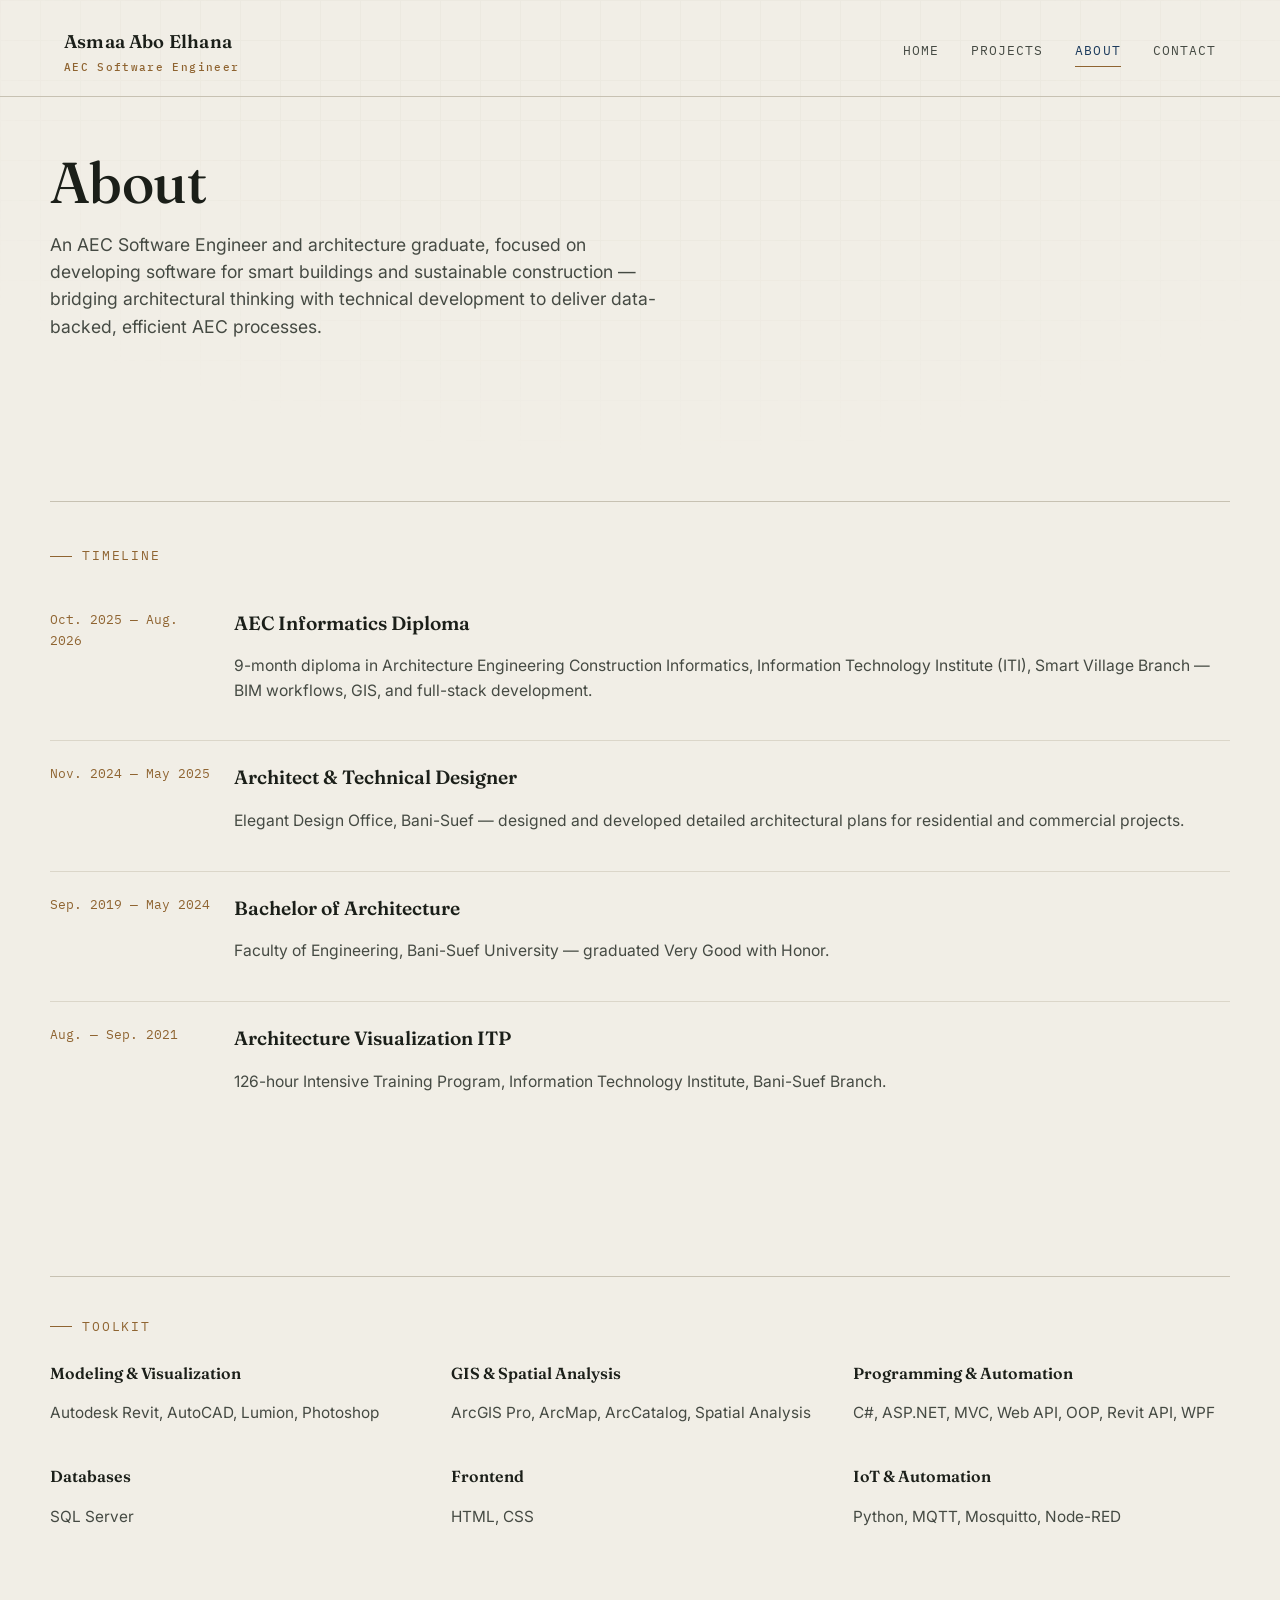
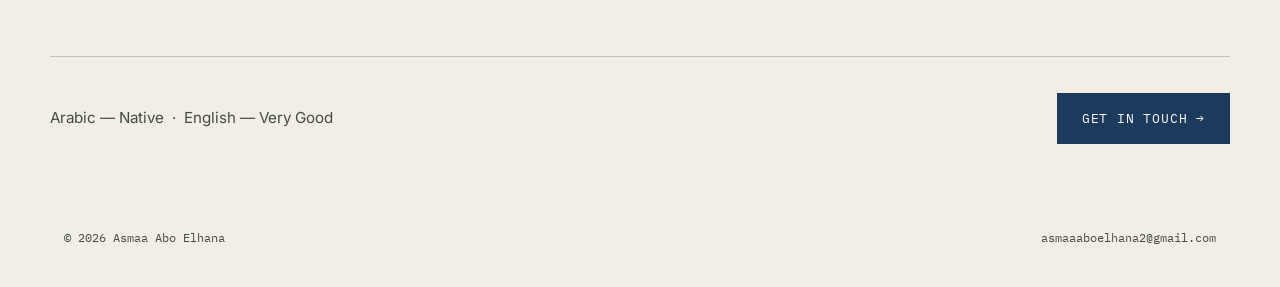
==== portfolio/about.html @ cc1e62ba "My Main Four Project During ITI Journey" ====
<!DOCTYPE html>
<html lang="en">
<head>
<meta charset="UTF-8">
<meta name="viewport" content="width=device-width, initial-scale=1.0">
<title>About — Asmaa Abo Elhana</title>
<link rel="stylesheet" href="style.css">
</head>
<body>
<div class="grid-bg"></div>

<nav class="site-nav">
  <a href="index.html" class="brand">Asmaa Abo Elhana<small>AEC Software Engineer</small></a>
  <button class="nav-toggle" aria-label="Toggle menu"><span></span></button>
  <div class="nav-links">
    <a href="index.html">Home</a>
    <a href="projects.html">Projects</a>
    <a href="about.html" class="active">About</a>
    <a href="contact.html">Contact</a>
  </div>
</nav>

<header class="wrap section-tight" style="padding-top:56px;">
  <h1 style="font-size:clamp(2rem,4.6vw,3.6rem);">About</h1>
  <p class="lede" style="margin-top:18px; font-size:1.1rem;">
    An AEC Software Engineer and architecture graduate, focused on developing software for smart buildings
    and sustainable construction — bridging architectural thinking with technical development to deliver
    data-backed, efficient AEC processes.
  </p>
</header>

<section class="wrap section reveal">
  <hr class="rule">
  <div class="eyebrow" style="margin-top:44px;">Timeline</div>
  <div style="margin-top:20px;">

    <div style="display:grid; grid-template-columns: 160px 1fr; gap:24px; padding:22px 0; border-bottom:1px solid var(--line);">
      <span style="font-family:var(--font-mono); font-size:0.84rem; color:var(--brass);">Oct. 2025 — Aug. 2026</span>
      <div>
        <h3>AEC Informatics Diploma</h3>
        <p style="font-size:0.98rem;">9-month diploma in Architecture Engineering Construction Informatics,
        Information Technology Institute (ITI), Smart Village Branch — BIM workflows, GIS, and full-stack development.</p>
      </div>
    </div>

    <div style="display:grid; grid-template-columns: 160px 1fr; gap:24px; padding:22px 0; border-bottom:1px solid var(--line);">
      <span style="font-family:var(--font-mono); font-size:0.84rem; color:var(--brass);">Nov. 2024 — May 2025</span>
      <div>
        <h3>Architect & Technical Designer</h3>
        <p style="font-size:0.98rem;">Elegant Design Office, Bani-Suef — designed and developed detailed
        architectural plans for residential and commercial projects.</p>
      </div>
    </div>

    <div style="display:grid; grid-template-columns: 160px 1fr; gap:24px; padding:22px 0; border-bottom:1px solid var(--line);">
      <span style="font-family:var(--font-mono); font-size:0.84rem; color:var(--brass);">Sep. 2019 — May 2024</span>
      <div>
        <h3>Bachelor of Architecture</h3>
        <p style="font-size:0.98rem;">Faculty of Engineering, Bani-Suef University — graduated Very Good with Honor.</p>
      </div>
    </div>

    <div style="display:grid; grid-template-columns: 160px 1fr; gap:24px; padding:22px 0;">
      <span style="font-family:var(--font-mono); font-size:0.84rem; color:var(--brass);">Aug. — Sep. 2021</span>
      <div>
        <h3>Architecture Visualization ITP</h3>
        <p style="font-size:0.98rem;">126-hour Intensive Training Program, Information Technology Institute,
        Bani-Suef Branch.</p>
      </div>
    </div>

  </div>
</section>

<section class="wrap section-tight reveal">
  <hr class="rule">
  <div class="eyebrow" style="margin-top:40px;">Toolkit</div>
  <div class="grid-3" style="margin-top:24px;">
    <div>
      <h3 style="font-size:1rem;">Modeling &amp; Visualization</h3>
      <p style="font-size:0.96rem;">Autodesk Revit, AutoCAD, Lumion, Photoshop</p>
    </div>
    <div>
      <h3 style="font-size:1rem;">GIS &amp; Spatial Analysis</h3>
      <p style="font-size:0.96rem;">ArcGIS Pro, ArcMap, ArcCatalog, Spatial Analysis</p>
    </div>
    <div>
      <h3 style="font-size:1rem;">Programming &amp; Automation</h3>
      <p style="font-size:0.96rem;">C#, ASP.NET, MVC, Web API, OOP, Revit API, WPF</p>
    </div>
    <div>
      <h3 style="font-size:1rem;">Databases</h3>
      <p style="font-size:0.96rem;">SQL Server</p>
    </div>
    <div>
      <h3 style="font-size:1rem;">Frontend</h3>
      <p style="font-size:0.96rem;">HTML, CSS</p>
    </div>
    <div>
      <h3 style="font-size:1rem;">IoT &amp; Automation</h3>
      <p style="font-size:0.96rem;">Python, MQTT, Mosquitto, Node-RED</p>
    </div>
  </div>
</section>

<section class="wrap section-tight reveal">
  <hr class="rule">
  <div style="padding-top:36px; display:flex; justify-content:space-between; align-items:center; flex-wrap:wrap; gap:20px;">
    <p style="margin:0; font-size:0.95rem;">Arabic — Native &nbsp;·&nbsp; English — Very Good</p>
    <a href="contact.html" class="btn primary">Get in Touch →</a>
  </div>
</section>


</div>
<footer class="site-footer">
  <span>© 2026 Asmaa Abo Elhana</span>
  <span>asmaaaboelhana2@gmail.com</span>
</footer>

<script src="script.js"></script>
</body>
</html>
---- portfolio/style.css ----
/* ============================================================
   Asmaa Abo Elhana — Portfolio
   Design language: architectural drawing set / drafting sheet
   ============================================================ */

@import url('https://fonts.googleapis.com/css2?family=Fraunces:opsz,wght@9..144,300;9..144,400;9..144,500;9..144,600&family=Inter:wght@400;500;600&family=IBM+Plex+Mono:wght@400;500&display=swap');

:root{
  --paper: #F1EEE6;
  --paper-deep: #EAE6DB;
  --line: #DBD6C9;
  --line-strong: #C7C1B2;
  --ink: #1B1F19;
  --ink-soft: #454A43;
  --blueprint: #1B3A5C;
  --blueprint-soft: #24476E;
  --brass: #8F6431;
  --brass-soft: #B08347;
  --white: #FFFFFF;

  --font-display: 'Fraunces', serif;
  --font-body: 'Inter', sans-serif;
  --font-mono: 'IBM Plex Mono', monospace;

  --sheet-margin: clamp(20px, 5vw, 64px);
}

*{ box-sizing: border-box; }
html{ scroll-behavior: smooth; }

body{
  margin:0;
  background: var(--paper);
  color: var(--ink);
  font-family: var(--font-body);
  font-size: 16px;
  line-height: 1.55;
  position: relative;
}

/* drafting grid backdrop */
.grid-bg{
  position: fixed;
  inset: 0;
  pointer-events: none;
  z-index: 0;
  background-image:
    linear-gradient(var(--line) 1px, transparent 1px),
    linear-gradient(90deg, var(--line) 1px, transparent 1px);
  background-size: 40px 40px;
  opacity: 0.2;
  mask-image: radial-gradient(ellipse 80% 60% at 50% 0%, black 40%, transparent 85%);
}

a{ color: inherit; text-decoration: none; }

.wrap{
  position: relative;
  z-index: 1;
  max-width: 1180px;
  margin: 0 auto;
  padding: 0 var(--sheet-margin);
}

/* ---------------- Nav ---------------- */
.site-nav{
  position: relative; z-index: 5;
  padding: 28px var(--sheet-margin) 20px;
  display:flex; align-items:center; justify-content:space-between;
  border-bottom: 1px solid var(--line-strong);
}
.brand{
  font-family: var(--font-display);
  font-weight: 600;
  font-size: 1.15rem;
  letter-spacing: 0.01em;
}
.brand small{
  display:block;
  font-family: var(--font-mono);
  font-size: 0.7rem;
  letter-spacing: 0.12em;
  color: var(--brass);
  font-weight: 500;
  margin-top: 2px;
}
.nav-links{ display:flex; gap: 32px; align-items:center; }
.nav-links a{
  font-family: var(--font-mono);
  font-size: 0.82rem;
  letter-spacing: 0.08em;
  color: var(--ink-soft);
  text-transform: uppercase;
  padding: 4px 0;
  border-bottom: 1px solid transparent;
  transition: color .2s ease, border-color .2s ease;
}
.nav-links a:hover, .nav-links a.active{
  color: var(--blueprint);
  border-color: var(--brass);
}
.nav-toggle{ display:none; }

@media (max-width: 680px){
  .nav-links{
    position: fixed; inset: 0 0 0 auto; width: min(78vw,320px);
    background: var(--paper); flex-direction: column; align-items:flex-start;
    padding: 100px 32px 32px; gap: 24px; box-shadow: -8px 0 30px rgba(0,0,0,.08);
    transform: translateX(100%); transition: transform .35s ease; z-index: 20;
  }
  .nav-links.open{ transform: translateX(0); }
  .nav-toggle{
    display:block; z-index: 25; background:none; border:1px solid var(--line-strong);
    width:38px;height:38px; border-radius:2px; cursor:pointer; position:relative;
  }
  .nav-toggle span, .nav-toggle::before, .nav-toggle::after{
    content:''; position:absolute; left:9px; right:9px; height:1px; background:var(--ink);
  }
  .nav-toggle span{ top:18px; }
  .nav-toggle::before{ top:13px; }
  .nav-toggle::after{ top:23px; }
}

/* ---------------- Title block (signature element) ---------------- */
.title-block{
  position: relative; z-index: 1;
  margin: 100px auto 0;
  max-width: 1180px;
  padding: 0 var(--sheet-margin);
}
.title-block-inner{
  border-top: 1px solid var(--line-strong);
  display:grid;
  grid-template-columns: repeat(4, 1fr);
  font-family: var(--font-mono);
  font-size: 0.77rem;
  letter-spacing: 0.05em;
  color: var(--ink-soft);
  text-transform: uppercase;
}
.title-block-inner div{
  padding: 14px 18px;
  border-right: 1px solid var(--line-strong);
}
.title-block-inner div:last-child{ border-right:none; }
.title-block-inner span{
  display:block; color: var(--ink); font-weight: 500; margin-top: 4px; text-transform: none;
  font-size: 0.87rem;
}
@media (max-width: 680px){
  .title-block-inner{ grid-template-columns: repeat(2,1fr); }
  .title-block-inner div:nth-child(2){ border-right:none; }
}

/* ---------------- Footer ---------------- */
.site-footer{
  position: relative; z-index:1;
  padding: 28px var(--sheet-margin) 40px;
  font-family: var(--font-mono);
  font-size: 0.77rem;
  color: var(--ink-soft);
  display:flex; justify-content:space-between; flex-wrap:wrap; gap:10px;
}

/* ---------------- Typography helpers ---------------- */
.eyebrow{
  font-family: var(--font-mono);
  font-size: 0.82rem;
  letter-spacing: 0.14em;
  text-transform: uppercase;
  color: var(--brass);
  display:flex; align-items:center; gap:10px;
  margin-bottom: 18px;
}
.eyebrow::before{ content:''; width:22px; height:1px; background: var(--brass); }

h1,h2,h3{ font-family: var(--font-display); font-weight: 500; margin: 0; color: var(--ink); }
h1{ font-size: clamp(2.4rem, 5.2vw, 4.4rem); line-height: 1.04; letter-spacing: -0.01em; }
h2{ font-size: clamp(1.7rem, 3vw, 2.5rem); line-height: 1.12; }
h3{ font-size: 1.2rem; font-weight: 600; }
p{ color: var(--ink-soft); }
.lede{ font-size: 1.1rem; max-width: 56ch; }

.serif-em{ font-style: italic; color: var(--blueprint); }

/* ---------------- Buttons ---------------- */
.btn{
  font-family: var(--font-mono);
  font-size: 0.84rem;
  letter-spacing: 0.06em;
  text-transform: uppercase;
  padding: 14px 24px;
  border: 1px solid var(--ink);
  display: inline-flex; align-items:center; gap:10px;
  transition: background .2s ease, color .2s ease, border-color .2s ease, transform .2s ease;
}
.btn:hover{ background: var(--ink); color: var(--paper); transform: translateY(-1px); }
.btn.primary{ background: var(--blueprint); color: var(--white); border-color: var(--blueprint); }
.btn.primary:hover{ background: var(--brass); border-color: var(--brass); }
.btn.ghost{ border-color: var(--line-strong); color: var(--ink-soft); }
.btn.ghost:hover{ background: var(--ink); border-color: var(--ink); color: var(--paper); }

/* ---------------- Section spacing ---------------- */
.section{ padding: 88px 0; position:relative; z-index:1; }
.section-tight{ padding: 56px 0; }
.rule{ border:none; border-top: 1px solid var(--line-strong); margin: 0; }

/* ---------------- Sheet cards (projects) ---------------- */
.sheet-card{
  border: 1px solid var(--line-strong);
  background: var(--white);
  padding: 30px;
  position: relative;
  transition: border-color .25s ease, transform .25s ease, box-shadow .25s ease;
}
.sheet-card:hover{
  border-color: var(--blueprint);
  transform: translateY(-3px);
  box-shadow: 0 14px 30px -18px rgba(27,58,92,0.35);
}
.sheet-num{
  font-family: var(--font-mono);
  font-size: 0.8rem;
  color: var(--brass);
  letter-spacing: 0.08em;
  margin-bottom: 14px;
  display:block;
}
.sheet-card h3{ margin-bottom: 10px; }
.sheet-card p{ font-size: 0.98rem; margin-bottom: 18px; }
.tag-row{ display:flex; flex-wrap:wrap; gap:8px; margin-bottom: 18px; }
.tag{
  font-family: var(--font-mono);
  font-size: 0.74rem;
  letter-spacing: 0.04em;
  color: var(--blueprint-soft);
  border: 1px solid var(--line-strong);
  padding: 4px 9px;
  text-transform: uppercase;
}
.sheet-link{
  font-family: var(--font-mono);
  font-size: 0.82rem;
  letter-spacing: 0.05em;
  color: var(--ink);
  border-bottom: 1px solid var(--brass);
  padding-bottom: 2px;
}
.sheet-card:hover .sheet-link{ color: var(--blueprint); }

.grid-3{ display:grid; grid-template-columns: repeat(3, 1fr); gap: 24px; }
.grid-4{ display:grid; grid-template-columns: repeat(4, 1fr); gap: 22px; }
.grid-2{ display:grid; grid-template-columns: 1fr 1fr; gap: 24px; }
@media (max-width: 1080px){ .grid-4{ grid-template-columns: repeat(2, 1fr); } }
@media (max-width: 900px){ .grid-3{ grid-template-columns: 1fr; } .grid-2{ grid-template-columns: 1fr; } }
@media (max-width: 560px){ .grid-4{ grid-template-columns: 1fr; } }

/* reveal on scroll */
.reveal{ opacity:0; transform: translateY(16px); transition: opacity .6s ease, transform .6s ease; }
.reveal.in{ opacity:1; transform:none; }

@media (prefers-reduced-motion: reduce){
  html{ scroll-behavior:auto; }
  .reveal{ opacity:1; transform:none; transition:none; }
  .sheet-card:hover{ transform:none; }
}

:focus-visible{ outline: 2px solid var(--blueprint); outline-offset: 3px; }

/* ---------------- Hero layout with portrait ---------------- */
.hero-grid{
  display:grid;
  grid-template-columns: 1.3fr 0.7fr;
  gap: 56px;
  align-items: start;
}
@media (max-width: 860px){
  .hero-grid{ grid-template-columns: 1fr; }
  .portrait-col{ order: -1; max-width: 240px; margin: 0 auto 8px; }
}

.portrait-frame{
  border: 1px solid var(--line-strong);
  background: var(--white);
  padding: 10px;
}
.portrait-frame img{
  display:block;
  width:100%;
  height:auto;
  aspect-ratio: 886/1050;
  object-fit: cover;
  filter: grayscale(0.08);
}
.portrait-caption{
  display:flex; justify-content:space-between;
  font-family: var(--font-mono);
  font-size: 0.68rem;
  letter-spacing: 0.06em;
  color: var(--ink-soft);
  text-transform: uppercase;
  padding: 10px 2px 2px;
}

/* ---------------- Contact strip ---------------- */
.contact-strip{
  display:flex; flex-wrap:wrap; gap: 10px 28px;
  align-items:center;
  margin-top: 30px;
}
.contact-strip a{
  font-family: var(--font-mono);
  font-size: 0.84rem;
  letter-spacing: 0.03em;
  color: var(--ink-soft);
  display:inline-flex; align-items:center; gap:8px;
  border-bottom: 1px solid transparent;
  transition: color .2s ease, border-color .2s ease;
}
.contact-strip a:hover{ color: var(--blueprint); border-color: var(--brass); }
.contact-strip a svg{ width:15px; height:15px; flex-shrink:0; }

/* ---------------- Screenshot frames ---------------- */
.shot{
  border: 1px solid var(--line-strong);
  background: var(--white);
  overflow: hidden;
  position: relative;
}
.shot img{ display:block; width:100%; height:auto; }
.shot-caption{
  display:flex; justify-content:space-between; align-items:baseline;
  padding: 12px 16px;
  border-top: 1px solid var(--line-strong);
  font-family: var(--font-mono);
  font-size: 0.77rem;
  letter-spacing: 0.04em;
  color: var(--ink-soft);
  text-transform: uppercase;
}
.shot-caption span:first-child{ color: var(--ink); }
.shot-full{ margin: 44px 0; }
.shot-pair{ display:grid; grid-template-columns: 1fr 1fr; gap: 24px; margin: 44px 0; }
@media (max-width: 900px){ .shot-pair{ grid-template-columns: 1fr; } }
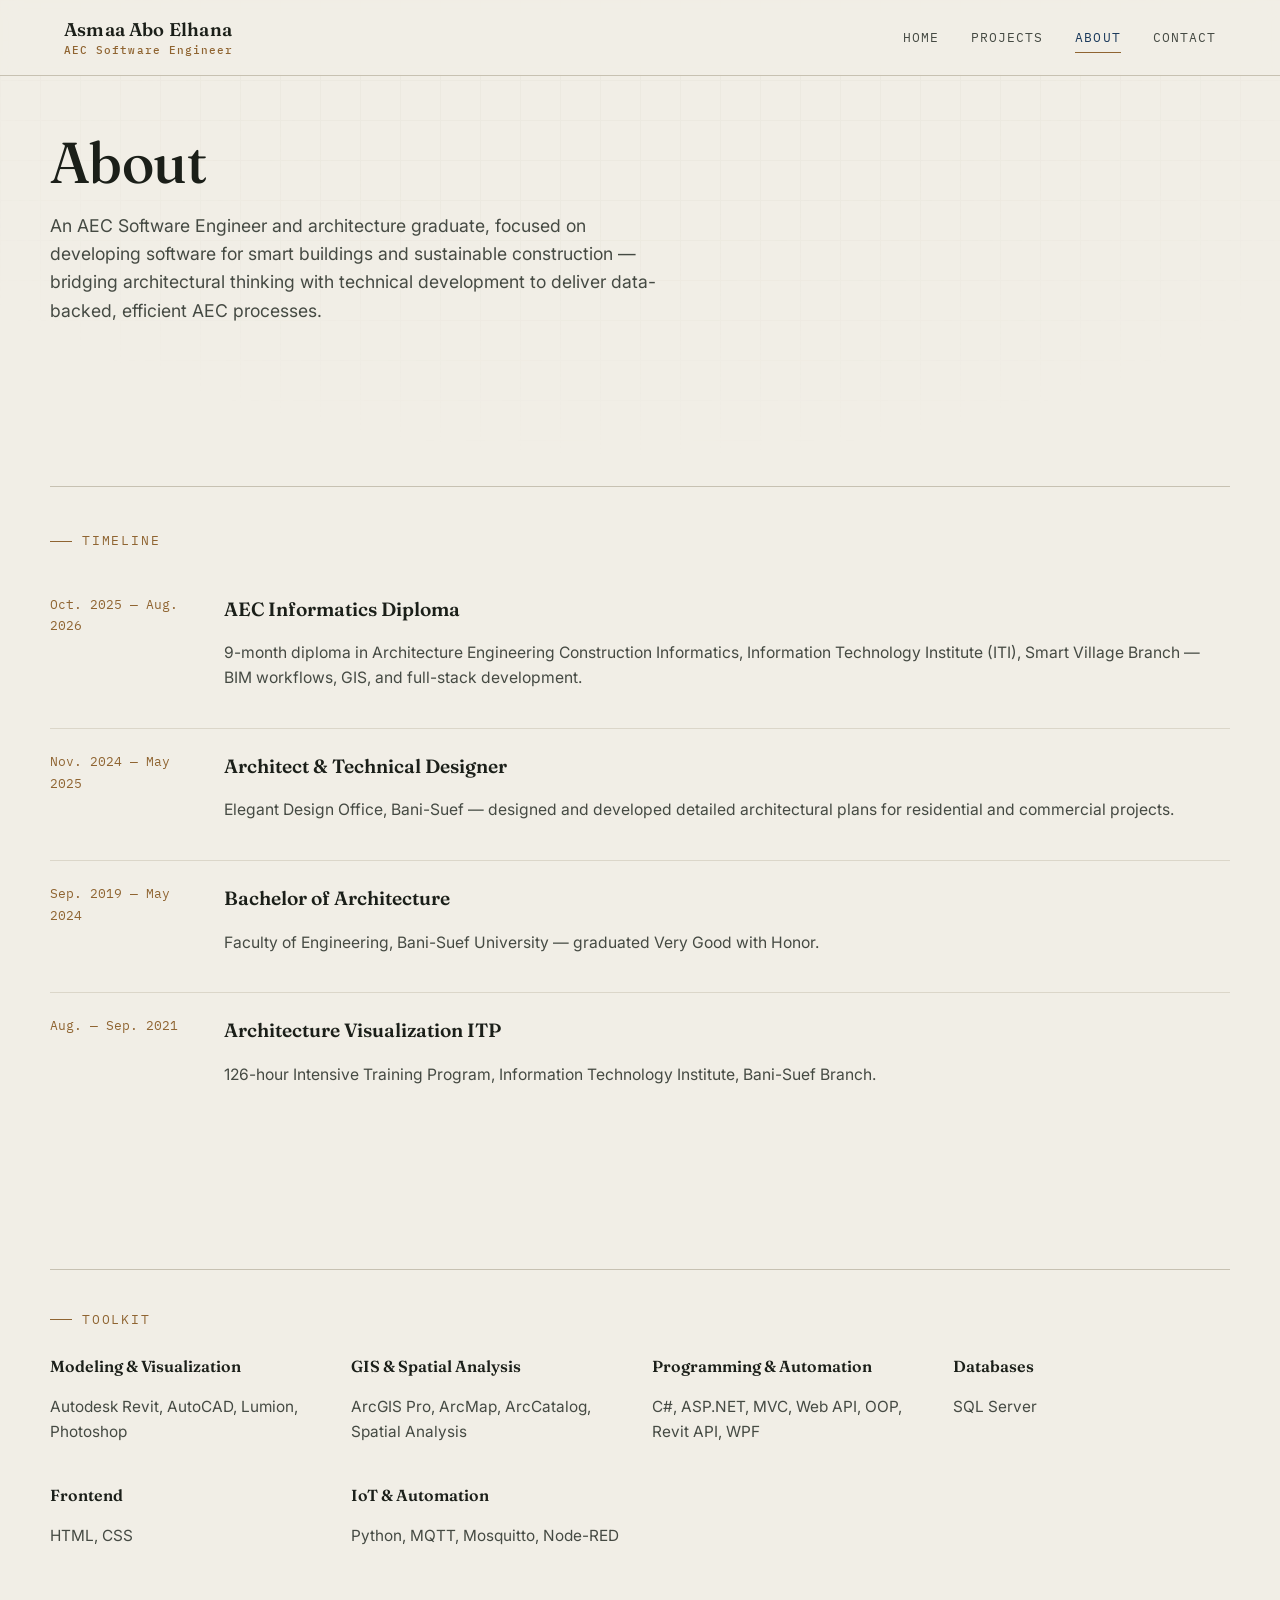
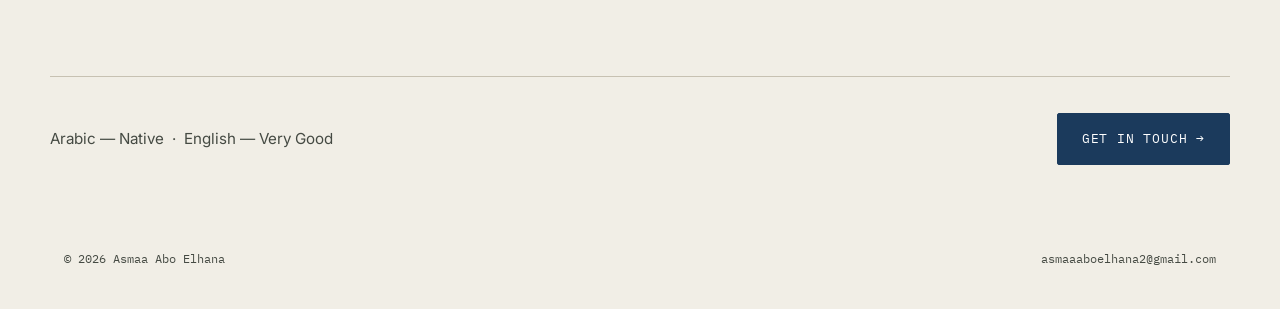
==== commit 6b37daec: "Improve mobile navigation & responsive styles Add a mobile nav scrim and robust responsive menu hand" ====
--- a/portfolio/about.html
+++ b/portfolio/about.html
@@ -12,6 +12,7 @@
 <nav class="site-nav">
   <a href="index.html" class="brand">Asmaa Abo Elhana<small>AEC Software Engineer</small></a>
   <button class="nav-toggle" aria-label="Toggle menu"><span></span></button>
+  <div class="nav-scrim"></div>
   <div class="nav-links">
     <a href="index.html">Home</a>
     <a href="projects.html">Projects</a>
@@ -34,7 +35,7 @@
   <div class="eyebrow" style="margin-top:44px;">Timeline</div>
   <div style="margin-top:20px;">
 
-    <div style="display:grid; grid-template-columns: 160px 1fr; gap:24px; padding:22px 0; border-bottom:1px solid var(--line);">
+    <div class="timeline-row">
       <span style="font-family:var(--font-mono); font-size:0.84rem; color:var(--brass);">Oct. 2025 — Aug. 2026</span>
       <div>
         <h3>AEC Informatics Diploma</h3>
@@ -43,7 +44,7 @@
       </div>
     </div>
 
-    <div style="display:grid; grid-template-columns: 160px 1fr; gap:24px; padding:22px 0; border-bottom:1px solid var(--line);">
+    <div class="timeline-row">
       <span style="font-family:var(--font-mono); font-size:0.84rem; color:var(--brass);">Nov. 2024 — May 2025</span>
       <div>
         <h3>Architect & Technical Designer</h3>
@@ -52,7 +53,7 @@
       </div>
     </div>
 
-    <div style="display:grid; grid-template-columns: 160px 1fr; gap:24px; padding:22px 0; border-bottom:1px solid var(--line);">
+    <div class="timeline-row">
       <span style="font-family:var(--font-mono); font-size:0.84rem; color:var(--brass);">Sep. 2019 — May 2024</span>
       <div>
         <h3>Bachelor of Architecture</h3>
@@ -60,7 +61,7 @@
       </div>
     </div>
 
-    <div style="display:grid; grid-template-columns: 160px 1fr; gap:24px; padding:22px 0;">
+    <div class="timeline-row timeline-row-last">
       <span style="font-family:var(--font-mono); font-size:0.84rem; color:var(--brass);">Aug. — Sep. 2021</span>
       <div>
         <h3>Architecture Visualization ITP</h3>
@@ -105,7 +106,7 @@
 
 <section class="wrap section-tight reveal">
   <hr class="rule">
-  <div style="padding-top:36px; display:flex; justify-content:space-between; align-items:center; flex-wrap:wrap; gap:20px;">
+  <div class="split-row" style="padding-top:36px; display:flex; justify-content:space-between; align-items:center; flex-wrap:wrap; gap:20px;">
     <p style="margin:0; font-size:0.95rem;">Arabic — Native &nbsp;·&nbsp; English — Very Good</p>
     <a href="contact.html" class="btn primary">Get in Touch →</a>
   </div>
--- a/portfolio/style.css
+++ b/portfolio/style.css
@@ -1,6 +1,8 @@
 /* ============================================================
    Asmaa Abo Elhana — Portfolio
    Design language: architectural drawing set / drafting sheet
+   Rebuilt mobile-first for a clean, professional, bug-free layout.
+   Color palette is unchanged from the original.
    ============================================================ */
 
 @import url('https://fonts.googleapis.com/css2?family=Fraunces:opsz,wght@9..144,300;9..144,400;9..144,500;9..144,600&family=Inter:wght@400;500;600&family=IBM+Plex+Mono:wght@400;500&display=swap');
@@ -23,10 +25,21 @@
   --font-mono: 'IBM Plex Mono', monospace;
 
   --sheet-margin: clamp(20px, 5vw, 64px);
-}
-
+  --nav-h: 76px;
+
+  --shadow-sm: 0 2px 8px -4px rgba(27,31,25,0.12);
+  --shadow-md: 0 16px 36px -20px rgba(27,58,92,0.30);
+  --shadow-lg: 0 24px 60px -24px rgba(27,31,25,0.28);
+}
+
+/* ---------------- Reset & base ---------------- */
 *{ box-sizing: border-box; }
-html{ scroll-behavior: smooth; }
+html{ scroll-behavior: smooth; -webkit-text-size-adjust: 100%; }
+
+html, body{
+  max-width: 100%;
+  overflow-x: hidden; /* safety net: nothing should ever force horizontal scroll */
+}
 
 body{
   margin:0;
@@ -34,9 +47,13 @@
   color: var(--ink);
   font-family: var(--font-body);
   font-size: 16px;
-  line-height: 1.55;
+  line-height: 1.6;
   position: relative;
-}
+  -webkit-font-smoothing: antialiased;
+}
+
+img{ max-width: 100%; height: auto; display: block; }
+svg{ flex-shrink: 0; }
 
 /* drafting grid backdrop */
 .grid-bg{
@@ -64,25 +81,32 @@
 
 /* ---------------- Nav ---------------- */
 .site-nav{
-  position: relative; z-index: 5;
-  padding: 28px var(--sheet-margin) 20px;
-  display:flex; align-items:center; justify-content:space-between;
+  position: sticky;
+  top: 0;
+  z-index: 50;
+  padding: 18px var(--sheet-margin);
+  min-height: var(--nav-h);
+  display:flex; align-items:center; justify-content:space-between; gap: 16px;
   border-bottom: 1px solid var(--line-strong);
+  background: rgba(241, 238, 230, 0.86);
+  backdrop-filter: blur(10px) saturate(1.1);
+  -webkit-backdrop-filter: blur(10px) saturate(1.1);
 }
 .brand{
   font-family: var(--font-display);
   font-weight: 600;
-  font-size: 1.15rem;
+  font-size: clamp(0.98rem, 3vw, 1.15rem);
   letter-spacing: 0.01em;
+  line-height: 1.2;
 }
 .brand small{
   display:block;
   font-family: var(--font-mono);
-  font-size: 0.7rem;
-  letter-spacing: 0.12em;
+  font-size: 0.66rem;
+  letter-spacing: 0.1em;
   color: var(--brass);
   font-weight: 500;
-  margin-top: 2px;
+  margin-top: 3px;
 }
 .nav-links{ display:flex; gap: 32px; align-items:center; }
 .nav-links a{
@@ -94,37 +118,60 @@
   padding: 4px 0;
   border-bottom: 1px solid transparent;
   transition: color .2s ease, border-color .2s ease;
+  white-space: nowrap;
 }
 .nav-links a:hover, .nav-links a.active{
   color: var(--blueprint);
   border-color: var(--brass);
 }
 .nav-toggle{ display:none; }
-
-@media (max-width: 680px){
-  .nav-links{
-    position: fixed; inset: 0 0 0 auto; width: min(78vw,320px);
-    background: var(--paper); flex-direction: column; align-items:flex-start;
-    padding: 100px 32px 32px; gap: 24px; box-shadow: -8px 0 30px rgba(0,0,0,.08);
-    transform: translateX(100%); transition: transform .35s ease; z-index: 20;
-  }
-  .nav-links.open{ transform: translateX(0); }
+.nav-scrim{ display:none; }
+
+@media (max-width: 760px){
+  :root{ --nav-h: 68px; }
+  .site-nav{ padding: 14px 20px; }
+
   .nav-toggle{
-    display:block; z-index: 25; background:none; border:1px solid var(--line-strong);
-    width:38px;height:38px; border-radius:2px; cursor:pointer; position:relative;
+    display:block; z-index: 60; background: var(--white);
+    border:1px solid var(--line-strong);
+    width:40px; height:40px; border-radius:8px; cursor:pointer; position:relative;
+    flex-shrink: 0;
   }
   .nav-toggle span, .nav-toggle::before, .nav-toggle::after{
-    content:''; position:absolute; left:9px; right:9px; height:1px; background:var(--ink);
+    content:''; position:absolute; left:10px; right:10px; height:2px;
+    background: var(--ink); border-radius: 2px;
+    transition: transform .25s ease, opacity .25s ease, top .25s ease;
   }
-  .nav-toggle span{ top:18px; }
-  .nav-toggle::before{ top:13px; }
-  .nav-toggle::after{ top:23px; }
+  .nav-toggle span{ top:19px; }
+  .nav-toggle::before{ top:14px; }
+  .nav-toggle::after{ top:24px; }
+  .nav-toggle.open span{ opacity:0; }
+  .nav-toggle.open::before{ top:19px; transform: rotate(45deg); }
+  .nav-toggle.open::after{ top:19px; transform: rotate(-45deg); }
+
+  .nav-links{
+    position: fixed; inset: 0 0 0 auto; width: min(78vw, 320px);
+    background: var(--paper); flex-direction: column; align-items:flex-start;
+    padding: calc(var(--nav-h) + 32px) 32px 32px; gap: 22px;
+    box-shadow: -18px 0 40px -10px rgba(0,0,0,.18);
+    transform: translateX(100%); transition: transform .35s ease;
+    z-index: 55; height: 100dvh; overflow-y: auto;
+  }
+  .nav-links a{ font-size: 0.95rem; }
+  .nav-links.open{ transform: translateX(0); }
+
+  .nav-scrim{
+    display:block; position: fixed; inset: 0; z-index: 54;
+    background: rgba(20, 22, 18, 0.35);
+    opacity: 0; pointer-events: none; transition: opacity .3s ease;
+  }
+  .nav-scrim.open{ opacity: 1; pointer-events: auto; }
 }
 
 /* ---------------- Title block (signature element) ---------------- */
 .title-block{
   position: relative; z-index: 1;
-  margin: 100px auto 0;
+  margin: clamp(56px, 10vw, 100px) auto 0;
   max-width: 1180px;
   padding: 0 var(--sheet-margin);
 }
@@ -139,17 +186,22 @@
   text-transform: uppercase;
 }
 .title-block-inner div{
-  padding: 14px 18px;
+  padding: 16px 18px;
   border-right: 1px solid var(--line-strong);
+  border-bottom: 1px solid var(--line-strong);
 }
 .title-block-inner div:last-child{ border-right:none; }
 .title-block-inner span{
-  display:block; color: var(--ink); font-weight: 500; margin-top: 4px; text-transform: none;
-  font-size: 0.87rem;
-}
-@media (max-width: 680px){
+  display:block; color: var(--ink); font-weight: 500; margin-top: 5px; text-transform: none;
+  font-size: 0.87rem; line-height: 1.4;
+}
+@media (max-width: 700px){
   .title-block-inner{ grid-template-columns: repeat(2,1fr); }
-  .title-block-inner div:nth-child(2){ border-right:none; }
+  .title-block-inner div:nth-child(2n){ border-right:none; }
+}
+@media (max-width: 420px){
+  .title-block-inner{ grid-template-columns: 1fr; }
+  .title-block-inner div{ border-right:none !important; }
 }
 
 /* ---------------- Footer ---------------- */
@@ -165,21 +217,21 @@
 /* ---------------- Typography helpers ---------------- */
 .eyebrow{
   font-family: var(--font-mono);
-  font-size: 0.82rem;
+  font-size: 0.8rem;
   letter-spacing: 0.14em;
   text-transform: uppercase;
   color: var(--brass);
   display:flex; align-items:center; gap:10px;
   margin-bottom: 18px;
 }
-.eyebrow::before{ content:''; width:22px; height:1px; background: var(--brass); }
+.eyebrow::before{ content:''; width:22px; height:1px; background: var(--brass); flex-shrink:0; }
 
 h1,h2,h3{ font-family: var(--font-display); font-weight: 500; margin: 0; color: var(--ink); }
-h1{ font-size: clamp(2.4rem, 5.2vw, 4.4rem); line-height: 1.04; letter-spacing: -0.01em; }
-h2{ font-size: clamp(1.7rem, 3vw, 2.5rem); line-height: 1.12; }
-h3{ font-size: 1.2rem; font-weight: 600; }
+h1{ font-size: clamp(2.1rem, 7vw, 4.4rem); line-height: 1.08; letter-spacing: -0.01em; }
+h2{ font-size: clamp(1.6rem, 4.4vw, 2.5rem); line-height: 1.15; }
+h3{ font-size: clamp(1.05rem, 2.6vw, 1.2rem); font-weight: 600; }
 p{ color: var(--ink-soft); }
-.lede{ font-size: 1.1rem; max-width: 56ch; }
+.lede{ font-size: clamp(1rem, 2.6vw, 1.1rem); max-width: 56ch; }
 
 .serif-em{ font-style: italic; color: var(--blueprint); }
 
@@ -191,32 +243,39 @@
   text-transform: uppercase;
   padding: 14px 24px;
   border: 1px solid var(--ink);
-  display: inline-flex; align-items:center; gap:10px;
-  transition: background .2s ease, color .2s ease, border-color .2s ease, transform .2s ease;
-}
-.btn:hover{ background: var(--ink); color: var(--paper); transform: translateY(-1px); }
+  border-radius: 2px;
+  display: inline-flex; align-items:center; justify-content:center; gap:10px;
+  transition: background .2s ease, color .2s ease, border-color .2s ease, transform .2s ease, box-shadow .2s ease;
+  cursor: pointer;
+}
+.btn:hover{ background: var(--ink); color: var(--paper); transform: translateY(-2px); box-shadow: var(--shadow-sm); }
 .btn.primary{ background: var(--blueprint); color: var(--white); border-color: var(--blueprint); }
-.btn.primary:hover{ background: var(--brass); border-color: var(--brass); }
-.btn.ghost{ border-color: var(--line-strong); color: var(--ink-soft); }
+.btn.primary:hover{ background: var(--brass); border-color: var(--brass); box-shadow: var(--shadow-md); }
+.btn.ghost{ border-color: var(--line-strong); color: var(--ink-soft); background: transparent; }
 .btn.ghost:hover{ background: var(--ink); border-color: var(--ink); color: var(--paper); }
 
+@media (max-width: 480px){
+  .btn{ width: 100%; }
+}
+
 /* ---------------- Section spacing ---------------- */
-.section{ padding: 88px 0; position:relative; z-index:1; }
-.section-tight{ padding: 56px 0; }
+.section{ padding: clamp(48px, 9vw, 88px) 0; position:relative; z-index:1; }
+.section-tight{ padding: clamp(36px, 6vw, 56px) 0; }
 .rule{ border:none; border-top: 1px solid var(--line-strong); margin: 0; }
 
 /* ---------------- Sheet cards (projects) ---------------- */
 .sheet-card{
   border: 1px solid var(--line-strong);
   background: var(--white);
-  padding: 30px;
+  padding: clamp(22px, 4vw, 30px);
+  border-radius: 4px;
   position: relative;
   transition: border-color .25s ease, transform .25s ease, box-shadow .25s ease;
 }
 .sheet-card:hover{
   border-color: var(--blueprint);
-  transform: translateY(-3px);
-  box-shadow: 0 14px 30px -18px rgba(27,58,92,0.35);
+  transform: translateY(-4px);
+  box-shadow: var(--shadow-md);
 }
 .sheet-num{
   font-family: var(--font-mono);
@@ -231,12 +290,15 @@
 .tag-row{ display:flex; flex-wrap:wrap; gap:8px; margin-bottom: 18px; }
 .tag{
   font-family: var(--font-mono);
-  font-size: 0.74rem;
-  letter-spacing: 0.04em;
+  font-size: 0.72rem;
+  letter-spacing: 0.03em;
   color: var(--blueprint-soft);
+  background: rgba(27,58,92,0.05);
   border: 1px solid var(--line-strong);
-  padding: 4px 9px;
-  text-transform: uppercase;
+  border-radius: 3px;
+  padding: 5px 10px;
+  text-transform: uppercase;
+  white-space: nowrap;
 }
 .sheet-link{
   font-family: var(--font-mono);
@@ -245,15 +307,16 @@
   color: var(--ink);
   border-bottom: 1px solid var(--brass);
   padding-bottom: 2px;
+  display: inline-block;
+  transition: color .2s ease;
 }
 .sheet-card:hover .sheet-link{ color: var(--blueprint); }
 
-.grid-3{ display:grid; grid-template-columns: repeat(3, 1fr); gap: 24px; }
-.grid-4{ display:grid; grid-template-columns: repeat(4, 1fr); gap: 22px; }
-.grid-2{ display:grid; grid-template-columns: 1fr 1fr; gap: 24px; }
-@media (max-width: 1080px){ .grid-4{ grid-template-columns: repeat(2, 1fr); } }
-@media (max-width: 900px){ .grid-3{ grid-template-columns: 1fr; } .grid-2{ grid-template-columns: 1fr; } }
-@media (max-width: 560px){ .grid-4{ grid-template-columns: 1fr; } }
+/* ---------------- Responsive grids (auto-fit, no dead breakpoints) ---------------- */
+.grid-2, .grid-3, .grid-4{ display:grid; gap: clamp(18px, 3vw, 24px); }
+.grid-2{ grid-template-columns: repeat(auto-fit, minmax(260px, 1fr)); }
+.grid-3{ grid-template-columns: repeat(auto-fit, minmax(220px, 1fr)); }
+.grid-4{ grid-template-columns: repeat(auto-fit, minmax(240px, 1fr)); }
 
 /* reveal on scroll */
 .reveal{ opacity:0; transform: translateY(16px); transition: opacity .6s ease, transform .6s ease; }
@@ -271,29 +334,31 @@
 .hero-grid{
   display:grid;
   grid-template-columns: 1.3fr 0.7fr;
-  gap: 56px;
+  gap: clamp(32px, 6vw, 56px);
   align-items: start;
 }
 @media (max-width: 860px){
   .hero-grid{ grid-template-columns: 1fr; }
-  .portrait-col{ order: -1; max-width: 240px; margin: 0 auto 8px; }
+  .portrait-col{ order: -1; max-width: 220px; margin: 0 auto 8px; }
 }
 
 .portrait-frame{
   border: 1px solid var(--line-strong);
   background: var(--white);
   padding: 10px;
+  border-radius: 4px;
+  box-shadow: var(--shadow-sm);
 }
 .portrait-frame img{
-  display:block;
   width:100%;
   height:auto;
   aspect-ratio: 886/1050;
   object-fit: cover;
   filter: grayscale(0.08);
+  border-radius: 2px;
 }
 .portrait-caption{
-  display:flex; justify-content:space-between;
+  display:flex; justify-content:space-between; gap: 8px;
   font-family: var(--font-mono);
   font-size: 0.68rem;
   letter-spacing: 0.06em;
@@ -304,7 +369,7 @@
 
 /* ---------------- Contact strip ---------------- */
 .contact-strip{
-  display:flex; flex-wrap:wrap; gap: 10px 28px;
+  display:flex; flex-wrap:wrap; gap: 12px 28px;
   align-items:center;
   margin-top: 30px;
 }
@@ -318,7 +383,7 @@
   transition: color .2s ease, border-color .2s ease;
 }
 .contact-strip a:hover{ color: var(--blueprint); border-color: var(--brass); }
-.contact-strip a svg{ width:15px; height:15px; flex-shrink:0; }
+.contact-strip a svg{ width:15px; height:15px; }
 
 /* ---------------- Screenshot frames ---------------- */
 .shot{
@@ -326,19 +391,67 @@
   background: var(--white);
   overflow: hidden;
   position: relative;
-}
-.shot img{ display:block; width:100%; height:auto; }
+  border-radius: 4px;
+  box-shadow: var(--shadow-sm);
+}
+.shot img{ width:100%; height:auto; }
+
+/* Wide "poster" images that shouldn't stretch full-width — always kept inside its box */
+.shot-contain{
+  max-height: var(--sc-max-h, 500px);
+  width: auto !important;
+  max-width: 100% !important;
+  margin: 0 auto;
+}
+@media (max-width: 640px){
+  .shot-contain{ max-height: min(var(--sc-max-h, 500px), 62vw); }
+}
+
 .shot-caption{
-  display:flex; justify-content:space-between; align-items:baseline;
+  display:flex; justify-content:space-between; align-items:baseline; flex-wrap: wrap;
+  gap: 4px 12px;
   padding: 12px 16px;
   border-top: 1px solid var(--line-strong);
   font-family: var(--font-mono);
-  font-size: 0.77rem;
-  letter-spacing: 0.04em;
+  font-size: 0.74rem;
+  letter-spacing: 0.03em;
   color: var(--ink-soft);
   text-transform: uppercase;
 }
 .shot-caption span:first-child{ color: var(--ink); }
-.shot-full{ margin: 44px 0; }
-.shot-pair{ display:grid; grid-template-columns: 1fr 1fr; gap: 24px; margin: 44px 0; }
-@media (max-width: 900px){ .shot-pair{ grid-template-columns: 1fr; } }
+.shot-full{ margin: clamp(28px, 6vw, 44px) 0; }
+.shot-pair{
+  display:grid;
+  grid-template-columns: repeat(auto-fit, minmax(280px, 1fr));
+  gap: clamp(16px, 3vw, 24px);
+  margin: clamp(28px, 6vw, 44px) 0;
+}
+
+/* ---------------- Timeline (about page) ---------------- */
+.timeline-row{
+  display:grid;
+  grid-template-columns: 150px 1fr;
+  gap: 10px 24px;
+  padding: 22px 0;
+  border-bottom: 1px solid var(--line);
+}
+.timeline-row-last{ border-bottom: none; }
+.timeline-row > span{
+  font-family: var(--font-mono);
+  font-size: 0.82rem;
+  color: var(--brass);
+}
+@media (max-width: 560px){
+  .timeline-row{ grid-template-columns: 1fr; gap: 6px; padding: 18px 0; }
+}
+
+/* ---------------- Generic "space-between" rows ---------------- */
+.split-row{ width: 100%; }
+@media (max-width: 480px){
+  .split-row{ flex-direction: column; align-items: flex-start !important; }
+}
+
+/* ---------------- Small-screen refinements ---------------- */
+@media (max-width: 560px){
+  :root{ --sheet-margin: 22px; }
+}
